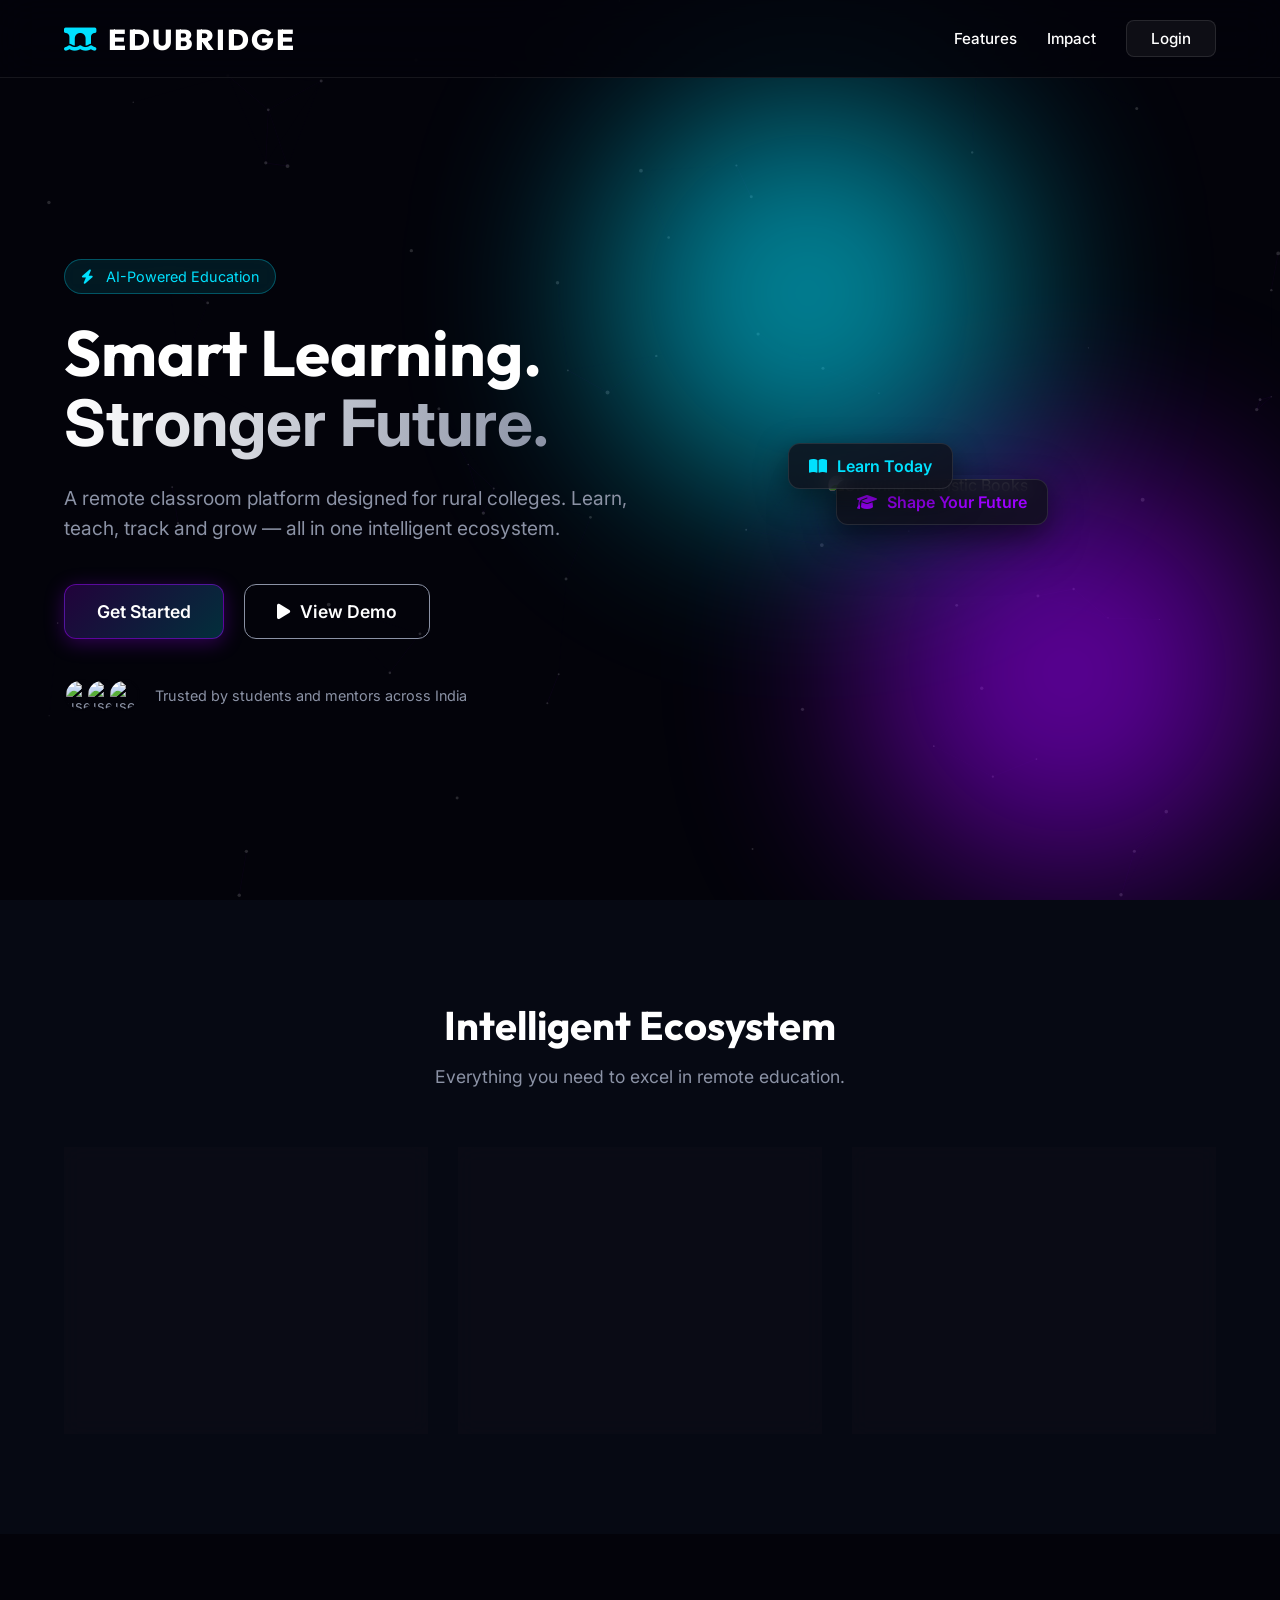
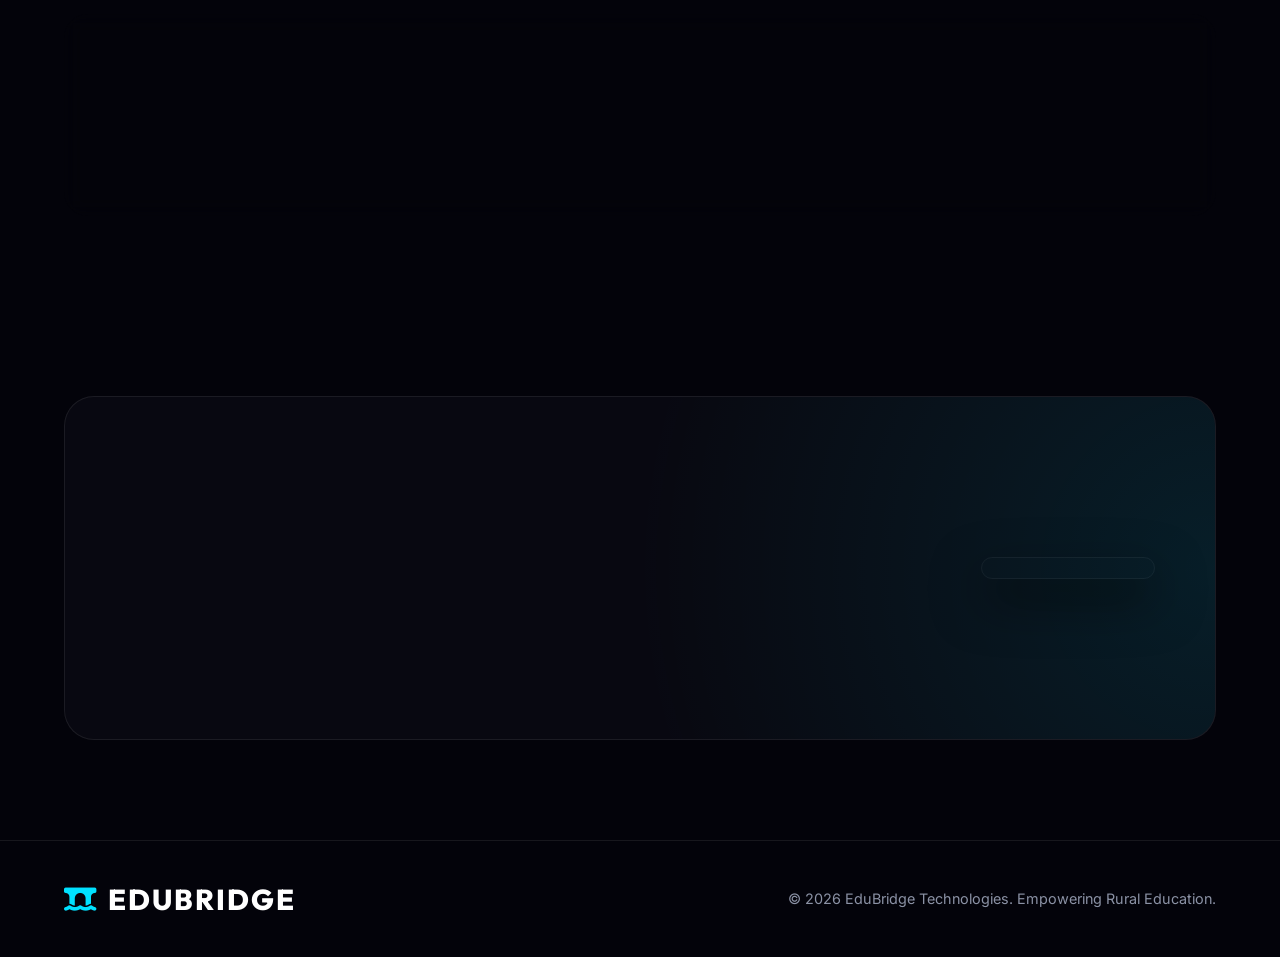
==== assignments.html @ 38ec476e "Add files via upload" ====
<!DOCTYPE html>
<html lang="en">
<head>
    <meta charset="UTF-8">
    <meta name="viewport" content="width=device-width, initial-scale=1.0">
    <title>EduBridge - Assignments</title>
    <link rel="stylesheet" href="dashboard.css">
    <link href="https://fonts.googleapis.com/css2?family=Inter:wght@300;400;500;600;700&family=Outfit:wght@400;600;800&display=swap" rel="stylesheet">
    <link rel="stylesheet" href="https://cdnjs.cloudflare.com/ajax/libs/font-awesome/6.4.0/css/all.min.css">
</head>
<body>
    <div class="dashboard-layout">
        <!-- Sidebar -->
        <aside class="sidebar">
            <div class="logo">
                <span class="logo-icon"><i class="fa-solid fa-bridge-water"></i></span>
                EDUBRIDGE
            </div>
            <nav class="sidebar-nav">
                <a href="dashboard.html"><i class="fa-solid fa-house"></i> Dashboard</a>
                <a href="assignments.html" class="active"><i class="fa-solid fa-book-open"></i> Assignments</a>
                <a href="#"><i class="fa-solid fa-note-sticky"></i> Notes</a>
                <a href="#"><i class="fa-solid fa-chart-pie"></i> Study Analytics</a>
                <a href="#"><i class="fa-solid fa-bullseye"></i> Goals</a>
                <a href="#" class="ai-link"><i class="fa-solid fa-robot"></i> AI Assistant <span class="badge-new">NEW</span></a>
                <a href="#"><i class="fa-solid fa-bell"></i> Notifications</a>
            </nav>
            <div class="sidebar-bottom">
                <a href="#"><i class="fa-solid fa-gear"></i> Settings</a>
                <a href="#" id="logoutBtn"><i class="fa-solid fa-arrow-right-from-bracket"></i> Logout</a>
            </div>
        </aside>

        <!-- Main Content -->
        <main class="main-content">
            <!-- Top Navbar -->
            <header class="topbar">
                <div class="page-title">
                    <h2 class="gradient-text"><i class="fa-solid fa-book-open" style="margin-right: 10px; color: var(--primary-blue);"></i> Assignments</h2>
                </div>
                <div class="search-bar">
                    <i class="fa-solid fa-magnifying-glass"></i>
                    <input type="text" id="assignmentSearch" placeholder="Search assignments...">
                </div>
                <div class="topbar-right">
                    <div class="filter-dropdown">
                        <select id="assignmentFilter" class="glass-select">
                            <option value="all">All Assignments</option>
                            <option value="pending">Pending</option>
                            <option value="submitted">Submitted</option>
                            <option value="overdue">Overdue</option>
                        </select>
                    </div>
                    <button class="icon-btn"><i class="fa-solid fa-bell"></i></button>
                    <div class="user-profile">
                        <img src="https://ui-avatars.com/api/?name=Student&background=random" alt="Avatar" id="userAvatar">
                    </div>
                </div>
            </header>

            <div class="dashboard-scrollable" id="assignmentsContainer">
                
                <!-- LIST VIEW -->
                <div id="assignmentsListView" class="assignments-view active">
                    
                    <!-- Empty State Alert (Hidden by default) -->
                    <div id="emptyStateAssignments" class="assignments-empty-state glass-panel" style="display: none;">
                        <img src="assets/assignment_empty_state.png" alt="No Assignments" class="empty-state-img">
                        <h3>Your assignments will appear here.</h3>
                        <p>Enjoy your free time, or explore the study resources.</p>
                    </div>

                    <!-- Assignments Grid -->
                    <div class="assignments-grid" id="assignmentsGrid">
                        <!-- Dynamic Cards will be rendered here -->
                    </div>
                </div>

                <!-- DETAILS VIEW (Hidden by default) -->
                <div id="assignmentDetailsView" class="assignments-view" style="display: none;">
                    
                    <div class="details-top-nav">
                        <button class="btn-small outline" id="backToAssignmentsBtn"><i class="fa-solid fa-arrow-left"></i> Back to List</button>
                        <div class="details-status-badge" id="detailStatusBadge">Pending</div>
                    </div>

                    <div class="details-main-content glass-panel">
                        <div class="details-header">
                            <div class="details-title-area">
                                <span class="subject-tag" id="detailSubject">Subject</span>
                                <h1 id="detailTitle">Assignment Title</h1>
                                <div class="mentor-info">
                                    <i class="fa-solid fa-chalkboard-user"></i> Assigned by <span id="detailMentor">Professor</span>
                                </div>
                            </div>
                            <div class="deadline-timer-box" id="deadlineBox">
                                <div class="timer-icon"><i class="fa-regular fa-clock"></i></div>
                                <div class="timer-info">
                                    <span class="timer-label">Due Date</span>
                                    <h3 class="timer-value" id="detailDueDate">Date</h3>
                                    <span class="time-remaining glow-text" id="detailTimeRemaining">Time left</span>
                                </div>
                            </div>
                        </div>

                        <div class="details-body">
                            <div class="description-section">
                                <h3><i class="fa-solid fa-align-left"></i> Description & Instructions</h3>
                                <div class="description-content" id="detailDescription">
                                    <!-- Dynamic Description -->
                                </div>

                                <h3 class="mt-4"><i class="fa-solid fa-paperclip"></i> Attached Resources</h3>
                                <div class="resource-list" id="detailResources">
                                    <!-- Dynamic Resources -->
                                </div>
                            </div>

                            <div class="submission-section">
                                <h3><i class="fa-solid fa-cloud-arrow-up"></i> Submission</h3>
                                
                                <div class="submission-panel" id="submissionPanel">
                                    <div class="upload-zone interactive" id="uploadZone">
                                        <i class="fa-solid fa-file-arrow-up"></i>
                                        <p>Drag & Drop your assignment here</p>
                                        <span class="upload-hint">or click to browse (PDF, DOCX, ZIP)</span>
                                        <input type="file" id="fileInput" hidden>
                                    </div>
                                    
                                    <div class="file-preview glass-panel" id="filePreview" style="display: none;">
                                        <div class="file-info">
                                            <i class="fa-solid fa-file-pdf pdf-icon"></i>
                                            <span class="file-name" id="previewFileName">assignment_v1.pdf</span>
                                        </div>
                                        <button class="remove-file-btn" id="removeFileBtn"><i class="fa-solid fa-xmark"></i></button>
                                    </div>

                                    <button class="glow-btn submit-assignment-btn w-100" id="submitAssignmentBtn" disabled>
                                        <span><i class="fa-solid fa-paper-plane"></i> Submit Assignment</span>
                                        <div class="btn-glow"></div>
                                    </button>
                                </div>

                                <div class="submission-success-panel" id="submissionSuccessPanel" style="display: none;">
                                    <div class="success-animation">
                                        <i class="fa-solid fa-circle-check"></i>
                                    </div>
                                    <h4>Successfully Submitted!</h4>
                                    <p>Timestamp: <span id="submissionTimestamp">--</span></p>
                                    <button class="btn-small outline mt-3" id="undoSubmissionBtn">Undo Submission</button>
                                </div>
                            </div>
                        </div>
                    </div>
                </div>

            </div>
        </main>
    </div>

    <script src="assignments.js"></script>
</body>
</html>
---- dashboard.css ----
:root {
    --bg-color: #03030a;
    --sidebar-bg: #060913;
    --primary-blue: #00e1ff;
    --primary-purple: #9d00ff;
    --text-main: #ffffff;
    --text-muted: #8b92a5;
    --glass-bg: rgba(15, 15, 25, 0.6);
    --glass-border: rgba(255, 255, 255, 0.08);
    --danger: #ff3366;
    --success: #00ff88;
    --warning: #ffaa00;
}

* {
    margin: 0;
    padding: 0;
    box-sizing: border-box;
    font-family: 'Inter', sans-serif;
}

body {
    background-color: var(--bg-color);
    color: var(--text-main);
    overflow: hidden;
}

/* Glass Panel Utility */
.glass-panel {
    background: var(--glass-bg);
    border: 1px solid var(--glass-border);
    backdrop-filter: blur(20px);
    border-radius: 20px;
    box-shadow: 0 10px 30px rgba(0, 0, 0, 0.5);
}

.dashboard-layout {
    display: flex;
    height: 100vh;
}

/* Sidebar */
.sidebar {
    width: 260px;
    background: var(--sidebar-bg);
    border-right: 1px solid var(--glass-border);
    display: flex;
    flex-direction: column;
    padding: 24px;
    z-index: 10;
}

.logo {
    font-family: 'Outfit', sans-serif;
    font-size: 1.5rem;
    font-weight: 800;
    letter-spacing: 2px;
    display: flex;
    align-items: center;
    gap: 10px;
    margin-bottom: 40px;
}

.logo-icon { color: var(--primary-blue); }

.sidebar-nav {
    display: flex;
    flex-direction: column;
    gap: 10px;
    flex: 1;
}

.sidebar-nav a, .sidebar-bottom a {
    display: flex;
    align-items: center;
    gap: 15px;
    color: var(--text-muted);
    text-decoration: none;
    padding: 12px 16px;
    border-radius: 12px;
    font-weight: 500;
    transition: all 0.3s ease;
}

.sidebar-nav a:hover, .sidebar-bottom a:hover {
    background: rgba(255, 255, 255, 0.05);
    color: var(--text-main);
}

.sidebar-nav a.active {
    background: linear-gradient(90deg, rgba(157, 0, 255, 0.15), rgba(0, 225, 255, 0.15));
    border-left: 3px solid var(--primary-purple);
    color: var(--text-main);
}

.sidebar-nav a i {
    font-size: 1.1rem;
    width: 20px;
    text-align: center;
}

.sidebar-nav a.active i {
    color: var(--primary-purple);
    text-shadow: 0 0 10px rgba(157, 0, 255, 0.5);
}

.ai-link {
    background: rgba(157, 0, 255, 0.05);
    border: 1px solid rgba(157, 0, 255, 0.1);
}

.ai-link i { color: var(--primary-purple); }

.badge-new {
    background: var(--primary-purple);
    color: white;
    font-size: 0.6rem;
    padding: 2px 6px;
    border-radius: 10px;
    font-weight: 700;
    margin-left: auto;
}

.sidebar-bottom {
    margin-top: auto;
    padding-top: 20px;
    border-top: 1px solid rgba(255, 255, 255, 0.05);
    display: flex;
    flex-direction: column;
    gap: 10px;
}

/* Main Content */
.main-content {
    flex: 1;
    display: flex;
    flex-direction: column;
    overflow: hidden;
    position: relative;
}

.main-content::before {
    content: '';
    position: absolute;
    top: -20%;
    right: -10%;
    width: 600px;
    height: 600px;
    background: radial-gradient(circle, rgba(157, 0, 255, 0.1), transparent 70%);
    border-radius: 50%;
    filter: blur(60px);
    z-index: -1;
    pointer-events: none;
}

/* Topbar */
.topbar {
    display: flex;
    justify-content: space-between;
    align-items: center;
    padding: 20px 40px;
    border-bottom: 1px solid var(--glass-border);
    background: rgba(6, 9, 19, 0.8);
    backdrop-filter: blur(10px);
    z-index: 5;
}

.search-bar {
    display: flex;
    align-items: center;
    background: rgba(255, 255, 255, 0.05);
    border: 1px solid rgba(255, 255, 255, 0.1);
    border-radius: 12px;
    padding: 10px 16px;
    width: 400px;
}

.search-bar i {
    color: var(--text-muted);
    margin-right: 10px;
}

.search-bar input {
    background: transparent;
    border: none;
    color: var(--text-main);
    width: 100%;
    outline: none;
    font-size: 0.95rem;
}

.topbar-right {
    display: flex;
    align-items: center;
    gap: 20px;
}

.streak-indicator {
    display: flex;
    align-items: center;
    gap: 8px;
    background: rgba(255, 170, 0, 0.1);
    border: 1px solid rgba(255, 170, 0, 0.3);
    padding: 8px 16px;
    border-radius: 20px;
    font-size: 0.9rem;
    font-weight: 600;
}

.streak-icon { color: var(--warning); }

.icon-btn {
    background: transparent;
    border: 1px solid rgba(255, 255, 255, 0.1);
    color: var(--text-muted);
    width: 40px;
    height: 40px;
    border-radius: 50%;
    cursor: pointer;
    transition: all 0.3s ease;
}

.icon-btn:hover {
    background: rgba(255, 255, 255, 0.1);
    color: var(--text-main);
}

.user-profile {
    display: flex;
    align-items: center;
    gap: 12px;
    cursor: pointer;
}

.user-profile img {
    width: 40px;
    height: 40px;
    border-radius: 50%;
    border: 2px solid var(--primary-purple);
}

.user-profile span {
    font-weight: 600;
    font-size: 0.95rem;
}

/* Dashboard Scrollable Area */
.dashboard-scrollable {
    flex: 1;
    overflow-y: auto;
    padding: 40px;
    display: flex;
    flex-direction: column;
    gap: 30px;
}

.dashboard-scrollable::-webkit-scrollbar {
    width: 8px;
}

.dashboard-scrollable::-webkit-scrollbar-thumb {
    background: rgba(255, 255, 255, 0.1);
    border-radius: 4px;
}

/* Welcome Banner */
.welcome-banner {
    display: flex;
    justify-content: space-between;
    align-items: center;
    padding: 40px;
    background: linear-gradient(135deg, rgba(20, 20, 35, 0.8), rgba(10, 10, 20, 0.8));
    border-left: 4px solid var(--primary-blue);
    position: relative;
    overflow: hidden;
}

.banner-content h1 {
    font-size: 2.2rem;
    margin-bottom: 10px;
    font-family: 'Outfit', sans-serif;
}

.banner-content p {
    color: var(--text-muted);
    font-size: 1.1rem;
}

.banner-illustration {
    font-size: 6rem;
    color: rgba(255, 255, 255, 0.05);
    position: absolute;
    right: 40px;
    transform: rotate(15deg);
}

/* Empty State Alert */
.empty-state-alert {
    display: flex;
    align-items: center;
    gap: 20px;
    padding: 20px 30px;
    background: rgba(157, 0, 255, 0.1);
    border-radius: 16px;
    border: 1px solid rgba(157, 0, 255, 0.3);
}

.alert-icon {
    font-size: 2rem;
    color: var(--primary-purple);
}

.alert-text h3 {
    margin-bottom: 4px;
    font-size: 1.2rem;
}

.alert-text p {
    color: var(--text-muted);
    font-size: 0.95rem;
}

/* Stats Grid */
.stats-grid {
    display: grid;
    grid-template-columns: repeat(4, 1fr);
    gap: 20px;
}

.stat-card {
    padding: 25px;
    display: flex;
    flex-direction: column;
    justify-content: space-between;
}

.stat-header {
    display: flex;
    justify-content: space-between;
    align-items: flex-start;
    margin-bottom: 20px;
}

.stat-icon {
    width: 48px;
    height: 48px;
    border-radius: 12px;
    display: flex;
    align-items: center;
    justify-content: center;
    font-size: 1.4rem;
}

.stat-icon.purple { background: rgba(157, 0, 255, 0.1); color: var(--primary-purple); }
.stat-icon.orange { background: rgba(255, 170, 0, 0.1); color: var(--warning); }
.stat-icon.blue { background: rgba(0, 225, 255, 0.1); color: var(--primary-blue); }

.trend {
    font-size: 0.8rem;
    font-weight: 600;
    padding: 4px 8px;
    border-radius: 8px;
}

.trend.positive { background: rgba(0, 255, 136, 0.1); color: var(--success); }

.stat-info h2 {
    font-size: 2.5rem;
    font-family: 'Outfit', sans-serif;
    margin-bottom: 5px;
}

.stat-info p {
    color: var(--text-muted);
    font-size: 0.9rem;
    font-weight: 500;
}

/* Score Card specific */
.score-card {
    align-items: center;
    text-align: center;
}

.score-card h3 {
    font-size: 1rem;
    color: var(--text-muted);
    margin-bottom: 15px;
}

.progress-ring-container {
    position: relative;
    width: 120px;
    height: 120px;
}

.progress-ring__circle {
    transition: stroke-dashoffset 1s ease-in-out;
    transform: rotate(-90deg);
    transform-origin: 50% 50%;
}

.score-value {
    position: absolute;
    top: 50%;
    left: 50%;
    transform: translate(-50%, -50%);
    font-size: 1.5rem;
    font-weight: 700;
    font-family: 'Outfit', sans-serif;
}

/* Main Grid */
.main-grid {
    display: grid;
    grid-template-columns: 2fr 1fr;
    gap: 30px;
}

.section-header {
    display: flex;
    justify-content: space-between;
    align-items: center;
    margin-bottom: 20px;
}

.section-header h3 {
    font-size: 1.2rem;
    font-weight: 600;
}

.btn-small {
    padding: 6px 14px;
    border-radius: 8px;
    font-size: 0.85rem;
    font-weight: 600;
    cursor: pointer;
    border: none;
    transition: all 0.3s ease;
}

.btn-small.outline {
    background: transparent;
    border: 1px solid rgba(255, 255, 255, 0.1);
    color: var(--text-muted);
}

.btn-small.outline:hover {
    border-color: var(--text-main);
    color: var(--text-main);
}

.btn-small.glow {
    background: var(--primary-purple);
    color: white;
    box-shadow: 0 0 15px rgba(157, 0, 255, 0.4);
}

.btn-small.glow:hover {
    box-shadow: 0 0 25px rgba(157, 0, 255, 0.6);
}

/* Chart Container */
.chart-container {
    padding: 30px;
}

.chart-wrapper {
    height: 300px;
    width: 100%;
}

/* Task Container */
.tasks-container {
    padding: 30px;
    display: flex;
    flex-direction: column;
}

.add-task-form {
    display: flex;
    gap: 10px;
    margin-bottom: 20px;
}

.add-task-form input {
    flex: 1;
    background: rgba(0, 0, 0, 0.3);
    border: 1px solid rgba(255, 255, 255, 0.1);
    padding: 12px 15px;
    border-radius: 10px;
    color: white;
    outline: none;
    transition: border-color 0.3s ease;
}

.add-task-form input:focus {
    border-color: var(--primary-purple);
}

.task-list {
    display: flex;
    flex-direction: column;
    gap: 12px;
    overflow-y: auto;
    max-height: 250px;
    padding-right: 5px;
}

.task-list::-webkit-scrollbar { width: 4px; }
.task-list::-webkit-scrollbar-thumb { background: rgba(255,255,255,0.1); border-radius: 4px; }

.task-item {
    display: flex;
    align-items: center;
    gap: 15px;
    padding: 15px;
    background: rgba(255, 255, 255, 0.03);
    border: 1px solid rgba(255, 255, 255, 0.05);
    border-radius: 12px;
    transition: all 0.2s ease;
}

.task-item:hover {
    background: rgba(255, 255, 255, 0.05);
}

.task-item.completed {
    opacity: 0.6;
}

.task-item.completed span {
    text-decoration: line-through;
    color: var(--text-muted);
}

.task-checkbox {
    width: 20px;
    height: 20px;
    border-radius: 6px;
    border: 2px solid var(--text-muted);
    cursor: pointer;
    display: flex;
    align-items: center;
    justify-content: center;
    transition: all 0.2s ease;
}

.task-checkbox i {
    font-size: 0.7rem;
    color: transparent;
    transition: color 0.2s ease;
}

.task-item.completed .task-checkbox {
    background: var(--primary-purple);
    border-color: var(--primary-purple);
}

.task-item.completed .task-checkbox i {
    color: white;
}

.task-title {
    flex: 1;
    font-size: 0.95rem;
}

.task-delete {
    color: var(--text-muted);
    cursor: pointer;
    background: none;
    border: none;
    font-size: 1rem;
    transition: color 0.2s ease;
}

.task-delete:hover {
    color: var(--danger);
}

/* ---- MENTOR DASHBOARD SPECIFIC STYLES ---- */
.mentor-layout .sidebar-nav a.active {
    background: linear-gradient(90deg, rgba(157, 0, 255, 0.15), rgba(255, 51, 102, 0.15));
}

.mentor-banner {
    border-left: 4px solid var(--primary-purple);
}

.active-students-badge {
    background: rgba(0, 225, 255, 0.1);
    border: 1px solid rgba(0, 225, 255, 0.3);
}

.active-students-badge .streak-icon { color: var(--primary-blue); }

.split-grid {
    grid-template-columns: 1fr 2fr;
}

/* Progress Ring Small */
.small-ring {
    width: 100px;
    height: 100px;
    margin: 0 auto;
}
.small-val {
    font-size: 1.2rem;
}

/* AI Insights Panel */
.ai-insights-panel .section-header h3 i {
    color: var(--primary-purple);
    margin-right: 8px;
}

.insights-list {
    display: flex;
    flex-direction: column;
    gap: 15px;
}

.insight-item {
    background: rgba(255, 255, 255, 0.03);
    border-left: 3px solid var(--primary-blue);
    padding: 15px;
    border-radius: 8px;
    font-size: 0.9rem;
    color: var(--text-muted);
}
.insight-item.warning { border-left-color: var(--danger); }
.insight-item.positive { border-left-color: var(--success); }

/* Mentor Table */
.table-wrapper {
    overflow-x: auto;
}

.mentor-table {
    width: 100%;
    border-collapse: collapse;
    margin-top: 10px;
}

.mentor-table th, .mentor-table td {
    padding: 15px;
    text-align: left;
    border-bottom: 1px solid rgba(255, 255, 255, 0.05);
}

.mentor-table th {
    color: var(--text-muted);
    font-size: 0.85rem;
    font-weight: 600;
    text-transform: uppercase;
}

.mentor-table tbody tr {
    transition: background 0.2s ease;
}

.mentor-table tbody tr:hover {
    background: rgba(255, 255, 255, 0.03);
}

.student-name-cell {
    display: flex;
    align-items: center;
    gap: 10px;
    font-weight: 600;
}

.student-name-cell img {
    width: 32px;
    height: 32px;
    border-radius: 50%;
}

.status-badge {
    padding: 4px 10px;
    border-radius: 20px;
    font-size: 0.75rem;
    font-weight: 700;
    text-transform: uppercase;
    display: inline-flex;
    align-items: center;
    gap: 5px;
}

.status-badge::before {
    content: '';
    width: 6px;
    height: 6px;
    border-radius: 50%;
}

.status-green { background: rgba(0, 255, 136, 0.1); color: var(--success); border: 1px solid rgba(0, 255, 136, 0.2); }
.status-green::before { background: var(--success); box-shadow: 0 0 8px var(--success); }

.status-yellow { background: rgba(255, 170, 0, 0.1); color: var(--warning); border: 1px solid rgba(255, 170, 0, 0.2); }
.status-yellow::before { background: var(--warning); box-shadow: 0 0 8px var(--warning); }

.status-red { background: rgba(255, 51, 102, 0.1); color: var(--danger); border: 1px solid rgba(255, 51, 102, 0.2); }
.status-red::before { background: var(--danger); box-shadow: 0 0 8px var(--danger); }

/* Assignment / Resource Panel */
.upload-zone {
    border: 2px dashed rgba(255, 255, 255, 0.1);
    border-radius: 12px;
    padding: 30px;
    text-align: center;
    color: var(--text-muted);
    margin-bottom: 20px;
    transition: all 0.3s ease;
    cursor: pointer;
}

.upload-zone:hover {
    border-color: var(--primary-purple);
    background: rgba(157, 0, 255, 0.05);
    color: var(--text-main);
}

.upload-zone i {
    font-size: 2rem;
    color: var(--primary-purple);
    margin-bottom: 10px;
}

.upload-zone span {
    color: var(--primary-blue);
    font-weight: 600;
}

.resource-list {
    display: flex;
    flex-direction: column;
    gap: 12px;
}

.resource-item {
    display: flex;
    align-items: center;
    gap: 15px;
    background: rgba(0, 0, 0, 0.3);
    padding: 15px;
    border-radius: 12px;
    border: 1px solid rgba(255, 255, 255, 0.05);
}

.res-icon {
    font-size: 1.5rem;
    color: var(--primary-blue);
}

.res-info {
    flex: 1;
}

.res-info h4 {
    font-size: 0.95rem;
    margin-bottom: 4px;
}

.res-info p {
    font-size: 0.8rem;
    color: var(--text-muted);
}

/* ---- STUDENT DASHBOARD REFACTOR STYLES ---- */
.student-stats {
    grid-template-columns: repeat(3, 1fr);
}

.split-grid-student {
    grid-template-columns: 1fr 1fr;
}

.subject-progress-container {
    padding: 30px;
    display: flex;
    flex-direction: column;
}

.subjects-list {
    display: flex;
    flex-direction: column;
    gap: 20px;
    margin-top: 10px;
}

.subject-item {
    display: flex;
    flex-direction: column;
    gap: 8px;
}

.subject-header {
    display: flex;
    justify-content: space-between;
    font-size: 0.95rem;
    font-weight: 600;
}

.progress-bar-bg {
    width: 100%;
    height: 8px;
    background: rgba(255, 255, 255, 0.05);
    border-radius: 4px;
    overflow: hidden;
}

.progress-bar-fg {
    height: 100%;
    border-radius: 4px;
    transition: width 1s ease-in-out;
}

.ai-assistant-widget {
    padding: 30px;
    display: flex;
    flex-direction: column;
}

.ai-chat-box {
    flex: 1;
    background: rgba(0, 0, 0, 0.2);
    border: 1px solid rgba(255, 255, 255, 0.05);
    border-radius: 12px;
    padding: 20px;
    display: flex;
    flex-direction: column;
    gap: 15px;
    overflow-y: auto;
    margin-bottom: 20px;
    max-height: 250px;
}

.ai-chat-box::-webkit-scrollbar { width: 4px; }
.ai-chat-box::-webkit-scrollbar-thumb { background: rgba(255,255,255,0.1); border-radius: 4px; }

.ai-message {
    display: flex;
    gap: 15px;
    animation: fadeIn 0.5s ease;
}

@keyframes fadeIn {
    from { opacity: 0; transform: translateY(10px); }
    to { opacity: 1; transform: translateY(0); }
}

.ai-message img {
    width: 36px;
    height: 36px;
    border-radius: 50%;
}

.msg-content {
    background: rgba(157, 0, 255, 0.1);
    border: 1px solid rgba(157, 0, 255, 0.2);
    padding: 12px 16px;
    border-radius: 0 12px 12px 12px;
    font-size: 0.95rem;
    line-height: 1.5;
    color: var(--text-main);
}

.ai-input-area {
    display: flex;
    gap: 10px;
}

.ai-input-area input {
    flex: 1;
    background: rgba(0, 0, 0, 0.3);
    border: 1px solid rgba(255, 255, 255, 0.1);
    padding: 12px 15px;
    border-radius: 10px;
    color: white;
    outline: none;
    transition: border-color 0.3s ease;
}

.ai-input-area input:focus {
    border-color: var(--primary-blue);
}

/* ---- ASSIGNMENTS SECTION STYLES ---- */
.assignments-view {
    display: none;
    animation: fadeIn 0.4s ease;
}

.assignments-view.active {
    display: block;
}

/* Page Title & Topbar Adjustments */
.page-title h2 {
    font-size: 1.5rem;
    font-weight: 700;
    margin: 0;
}

.filter-dropdown .glass-select {
    background: rgba(255, 255, 255, 0.05);
    border: 1px solid rgba(255, 255, 255, 0.1);
    color: var(--text-main);
    padding: 10px 16px;
    border-radius: 12px;
    outline: none;
    cursor: pointer;
    font-size: 0.95rem;
    appearance: none;
    -webkit-appearance: none;
}

.filter-dropdown .glass-select option {
    background: var(--bg-color);
    color: var(--text-main);
}

/* Empty State */
.assignments-empty-state {
    display: flex;
    flex-direction: column;
    align-items: center;
    justify-content: center;
    padding: 60px 20px;
    text-align: center;
    margin-top: 40px;
}

.empty-state-img {
    width: 250px;
    height: auto;
    margin-bottom: 30px;
    animation: float 6s ease-in-out infinite;
}

.assignments-empty-state h3 {
    font-size: 1.5rem;
    margin-bottom: 10px;
}

.assignments-empty-state p {
    color: var(--text-muted);
}

/* Grid */
.assignments-grid {
    display: grid;
    grid-template-columns: repeat(auto-fill, minmax(320px, 1fr));
    gap: 30px;
    padding: 10px 0;
}

/* Assignment Card */
.assignment-card {
    padding: 24px;
    display: flex;
    flex-direction: column;
    gap: 16px;
    cursor: pointer;
    transition: all 0.3s ease;
    position: relative;
    overflow: hidden;
}

.assignment-card::before {
    content: '';
    position: absolute;
    top: 0;
    left: 0;
    width: 4px;
    height: 100%;
    background: var(--primary-purple);
    opacity: 0.5;
    transition: all 0.3s ease;
}

.assignment-card:hover {
    transform: translateY(-8px);
    border-color: rgba(157, 0, 255, 0.4);
    box-shadow: 0 15px 40px rgba(0, 0, 0, 0.6), 0 0 20px rgba(157, 0, 255, 0.15);
}

.assignment-card:hover::before {
    opacity: 1;
    box-shadow: 0 0 10px var(--primary-purple);
}

.overdue-glow::before {
    background: var(--danger);
}
.overdue-glow:hover {
    border-color: rgba(255, 51, 102, 0.4);
    box-shadow: 0 15px 40px rgba(0, 0, 0, 0.6), 0 0 20px rgba(255, 51, 102, 0.15);
}
.overdue-glow:hover::before {
    box-shadow: 0 0 10px var(--danger);
}

.card-header {
    display: flex;
    justify-content: space-between;
    align-items: center;
}

.subject-tag {
    font-size: 0.75rem;
    font-weight: 700;
    text-transform: uppercase;
    letter-spacing: 1px;
    color: var(--primary-blue);
    background: rgba(0, 225, 255, 0.1);
    padding: 4px 10px;
    border-radius: 12px;
}

.card-body h3 {
    font-size: 1.25rem;
    margin-bottom: 8px;
    line-height: 1.4;
}

.mentor-name {
    color: var(--text-muted);
    font-size: 0.9rem;
    margin-bottom: 16px;
    display: flex;
    align-items: center;
    gap: 8px;
}

.date-info {
    display: flex;
    flex-direction: column;
    gap: 6px;
    font-size: 0.85rem;
    color: var(--text-muted);
    background: rgba(0, 0, 0, 0.2);
    padding: 12px;
    border-radius: 8px;
}

.date-row {
    display: flex;
    justify-content: space-between;
}

.text-danger { color: var(--danger); }

.card-footer {
    display: flex;
    justify-content: space-between;
    align-items: center;
    margin-top: auto;
    padding-top: 16px;
    border-top: 1px solid rgba(255, 255, 255, 0.05);
}

.time-left {
    font-size: 0.9rem;
    font-weight: 600;
    display: flex;
    align-items: center;
    gap: 6px;
}

.glow-text {
    color: var(--primary-blue);
    text-shadow: 0 0 10px rgba(0, 225, 255, 0.4);
}

.res-icon-small {
    color: var(--text-muted);
    font-size: 1.1rem;
}

/* ---- DETAILS VIEW STYLES ---- */
.details-top-nav {
    display: flex;
    justify-content: space-between;
    align-items: center;
    margin-bottom: 24px;
}

.details-status-badge {
    padding: 8px 20px;
    border-radius: 20px;
    font-weight: 700;
    font-size: 0.9rem;
    text-transform: uppercase;
    letter-spacing: 1px;
}

.details-main-content {
    padding: 40px;
}

.details-header {
    display: flex;
    justify-content: space-between;
    align-items: flex-start;
    border-bottom: 1px solid rgba(255, 255, 255, 0.05);
    padding-bottom: 30px;
    margin-bottom: 30px;
}

.details-title-area h1 {
    font-size: 2.2rem;
    margin: 15px 0;
}

.mentor-info {
    color: var(--text-muted);
    display: flex;
    align-items: center;
    gap: 8px;
    font-size: 1rem;
}

.deadline-timer-box {
    display: flex;
    align-items: center;
    gap: 15px;
    background: rgba(0, 225, 255, 0.05);
    border: 1px solid rgba(0, 225, 255, 0.2);
    padding: 15px 25px;
    border-radius: 16px;
}

.deadline-timer-box.overdue {
    background: rgba(255, 51, 102, 0.05);
    border-color: rgba(255, 51, 102, 0.2);
}

.timer-icon {
    font-size: 2rem;
    color: var(--primary-blue);
}
.deadline-timer-box.overdue .timer-icon { color: var(--danger); }

.timer-info {
    display: flex;
    flex-direction: column;
}

.timer-label { font-size: 0.8rem; color: var(--text-muted); text-transform: uppercase; }
.timer-value { font-size: 1.1rem; margin: 4px 0; }
.time-remaining { font-size: 0.9rem; font-weight: 600; }

.details-body {
    display: grid;
    grid-template-columns: 2fr 1fr;
    gap: 40px;
}

.description-section h3, .submission-section h3 {
    font-size: 1.2rem;
    margin-bottom: 20px;
    display: flex;
    align-items: center;
    gap: 10px;
}
.description-section h3 i, .submission-section h3 i { color: var(--primary-purple); }
.mt-4 { margin-top: 30px; }

.description-content {
    color: var(--text-muted);
    line-height: 1.8;
    font-size: 1.05rem;
    background: rgba(0, 0, 0, 0.2);
    padding: 24px;
    border-radius: 12px;
}

.resource-list {
    display: flex;
    flex-direction: column;
    gap: 12px;
}

.submission-section {
    background: rgba(0, 0, 0, 0.2);
    padding: 24px;
    border-radius: 16px;
    border: 1px solid rgba(255, 255, 255, 0.05);
}

.upload-zone.interactive {
    cursor: pointer;
}
.upload-zone.interactive:hover, .upload-zone.dragover {
    border-color: var(--primary-blue);
    background: rgba(0, 225, 255, 0.05);
    transform: scale(1.02);
}

.upload-hint {
    display: block;
    font-size: 0.8rem;
    margin-top: 8px;
    opacity: 0.6;
}

.file-preview {
    display: flex;
    justify-content: space-between;
    align-items: center;
    padding: 15px;
    margin-bottom: 20px;
    background: rgba(255, 255, 255, 0.05);
}

.file-info {
    display: flex;
    align-items: center;
    gap: 12px;
}

.pdf-icon { color: #ff3366; font-size: 1.5rem; }

.remove-file-btn {
    background: transparent;
    border: none;
    color: var(--text-muted);
    cursor: pointer;
    font-size: 1.2rem;
}
.remove-file-btn:hover { color: var(--danger); }

.w-100 { width: 100%; display: flex; justify-content: center; align-items: center; gap: 10px;}

button:disabled {
    opacity: 0.5;
    cursor: not-allowed;
    transform: none !important;
    box-shadow: none !important;
}

.submission-success-panel {
    display: flex;
    flex-direction: column;
    align-items: center;
    text-align: center;
    padding: 20px 0;
}

.success-animation {
    font-size: 4rem;
    color: var(--success);
    margin-bottom: 15px;
    text-shadow: 0 0 20px rgba(0, 255, 136, 0.5);
    animation: scaleIn 0.5s cubic-bezier(0.175, 0.885, 0.32, 1.275);
}

@keyframes scaleIn {
    0% { transform: scale(0); }
    100% { transform: scale(1); }
}

.submission-success-panel h4 { font-size: 1.2rem; margin-bottom: 8px; }
.submission-success-panel p { color: var(--text-muted); font-size: 0.9rem; }
.mt-3 { margin-top: 20px; }
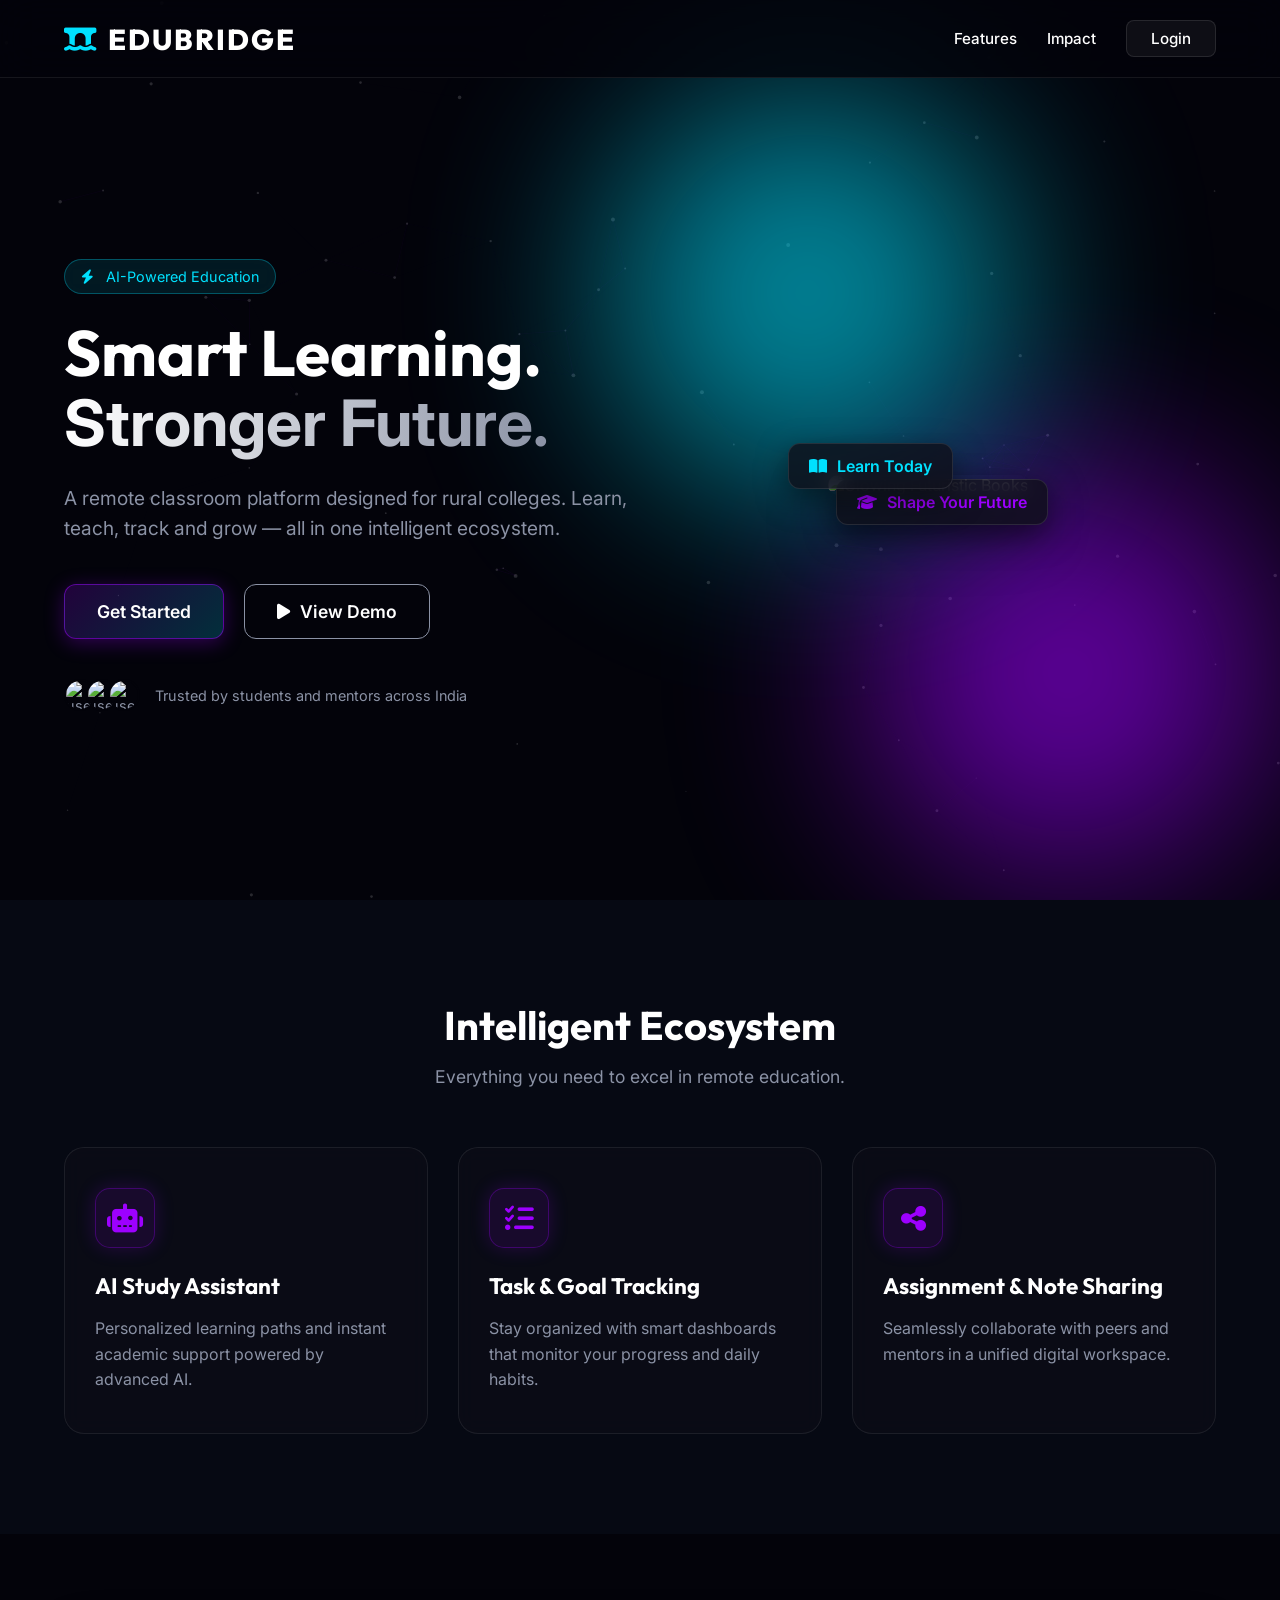
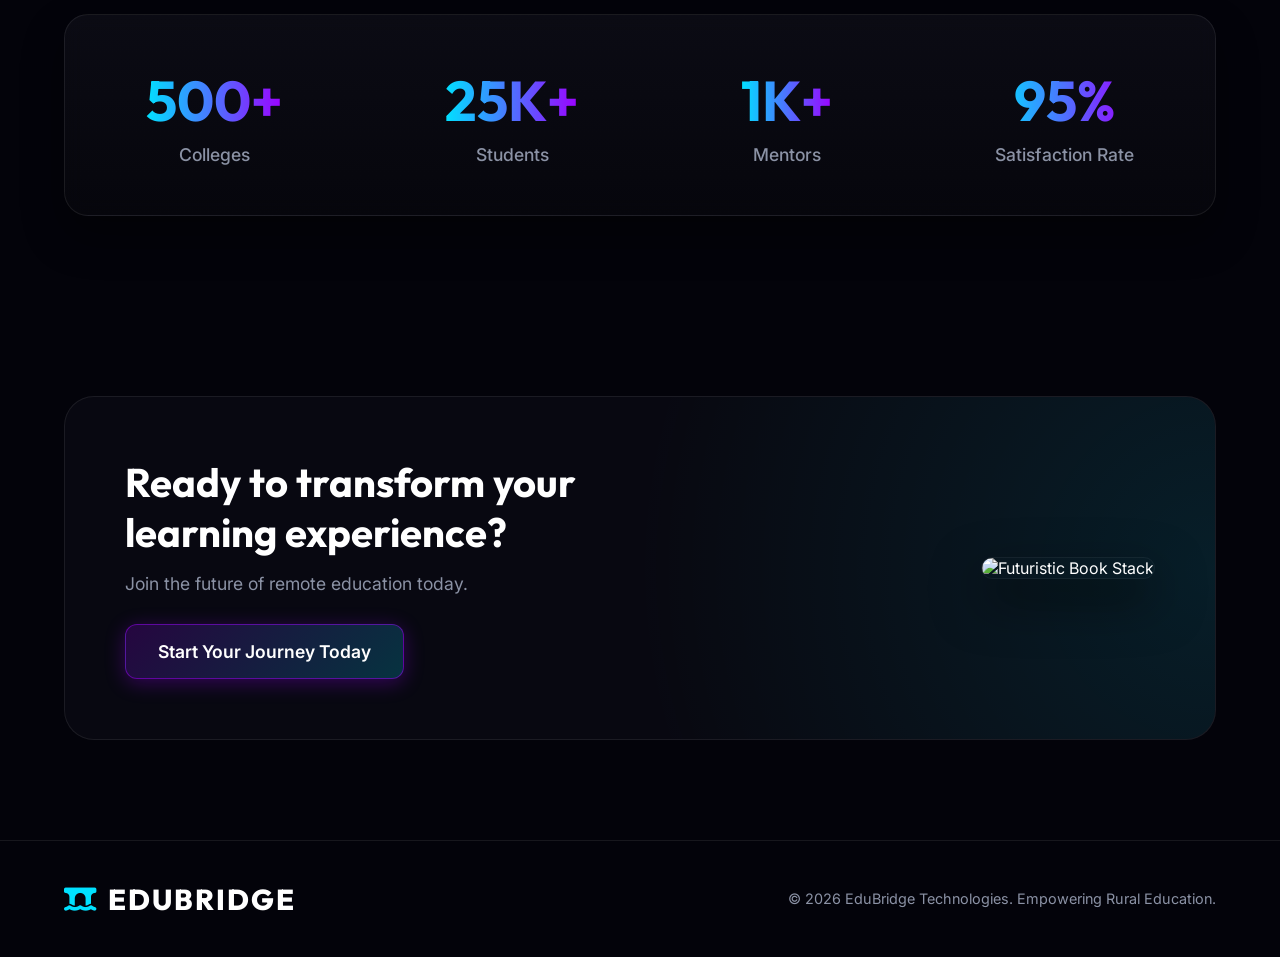
==== commit e34e23fa: "Add files via upload" ====
--- a/assignments.html
+++ b/assignments.html
@@ -19,7 +19,7 @@
             <nav class="sidebar-nav">
                 <a href="dashboard.html"><i class="fa-solid fa-house"></i> Dashboard</a>
                 <a href="assignments.html" class="active"><i class="fa-solid fa-book-open"></i> Assignments</a>
-                <a href="#"><i class="fa-solid fa-note-sticky"></i> Notes</a>
+                <a href="notes.html"><i class="fa-solid fa-note-sticky"></i> Notes</a>
                 <a href="#"><i class="fa-solid fa-chart-pie"></i> Study Analytics</a>
                 <a href="#"><i class="fa-solid fa-bullseye"></i> Goals</a>
                 <a href="#" class="ai-link"><i class="fa-solid fa-robot"></i> AI Assistant <span class="badge-new">NEW</span></a>
--- a/dashboard.css
+++ b/dashboard.css
@@ -1266,3 +1266,244 @@
 .submission-success-panel h4 { font-size: 1.2rem; margin-bottom: 8px; }
 .submission-success-panel p { color: var(--text-muted); font-size: 0.9rem; }
 .mt-3 { margin-top: 20px; }
+
+/* ---- NOTES & RESOURCES REDESIGN ---- */
+.notes-subject-section { margin-bottom: 40px; animation: fadeIn 0.5s ease forwards; opacity: 0; }
+.subject-title { font-size: 1.3rem; font-weight: 600; margin-bottom: 20px; padding-bottom: 10px; border-bottom: 1px solid rgba(255, 255, 255, 0.05); color: var(--text-main); display: flex; align-items: center; gap: 10px; }
+.subject-title i { color: var(--primary-purple); }
+
+.notes-list-container {
+    display: flex;
+    flex-direction: column;
+    gap: 30px;
+}
+
+.note-block {
+    display: flex;
+    flex-direction: column;
+    gap: 15px;
+    animation: fadeIn 0.5s ease forwards;
+    opacity: 0;
+}
+
+.note-card-horizontal {
+    display: flex;
+    justify-content: space-between;
+    align-items: center;
+    padding: 25px;
+    transition: all 0.3s cubic-bezier(0.25, 0.8, 0.25, 1);
+    position: relative;
+    overflow: hidden;
+    border: 1px solid rgba(255, 255, 255, 0.1);
+    background: rgba(15, 15, 20, 0.85);
+    backdrop-filter: blur(15px);
+    border-radius: 16px;
+    z-index: 1;
+}
+
+.note-card-horizontal::before {
+    content: '';
+    position: absolute;
+    top: 0;
+    left: 0;
+    width: 4px;
+    height: 100%;
+    background: linear-gradient(180deg, var(--primary-purple), var(--primary-blue));
+    opacity: 1;
+    box-shadow: 0 0 10px rgba(157, 0, 255, 0.5);
+    transition: all 0.3s ease;
+}
+
+.note-card-horizontal:hover {
+    transform: translateY(-4px);
+    box-shadow: 0 15px 35px rgba(0, 0, 0, 0.6), 0 0 15px rgba(157, 0, 255, 0.2);
+    border-color: rgba(157, 0, 255, 0.3);
+}
+
+.note-card-horizontal:hover::before {
+    opacity: 1;
+}
+
+.note-card-left {
+    display: flex;
+    align-items: center;
+    gap: 20px;
+}
+
+.note-icon-large {
+    font-size: 2.5rem;
+    color: #ff3366;
+    text-shadow: 0 0 15px rgba(255, 51, 102, 0.3);
+}
+
+.note-card-info {
+    display: flex;
+    flex-direction: column;
+    gap: 8px;
+}
+
+.note-meta-badge {
+    align-self: flex-start;
+    font-size: 0.75rem;
+    font-weight: 700;
+    text-transform: uppercase;
+    background: rgba(157, 0, 255, 0.15);
+    color: var(--primary-purple);
+    padding: 4px 12px;
+    border-radius: 12px;
+}
+
+.note-title-horiz {
+    font-size: 1.25rem;
+    font-weight: 600;
+}
+
+.note-details-inline {
+    display: flex;
+    gap: 20px;
+    font-size: 0.85rem;
+    color: var(--text-muted);
+}
+.note-details-inline span {
+    display: flex;
+    align-items: center;
+    gap: 6px;
+}
+
+.note-card-right {
+    display: flex;
+    align-items: center;
+    gap: 15px;
+}
+
+.view-pdf-btn { border-color: rgba(0, 225, 255, 0.3); background: rgba(0, 0, 0, 0.3); color: var(--text-main); }
+.view-pdf-btn:hover { background: rgba(0, 225, 255, 0.1); border-color: var(--primary-blue); box-shadow: 0 0 10px rgba(0, 225, 255, 0.2); color: var(--text-main); }
+
+.download-btn { background: rgba(255, 255, 255, 0.05); }
+.download-btn:hover { background: var(--primary-blue); color: var(--bg-color); }
+
+
+/* AI Tools Bar */
+.note-ai-tools {
+    display: flex;
+    gap: 15px;
+    padding-left: 10px;
+}
+.btn-micro {
+    background: rgba(0, 0, 0, 0.3);
+    border: 1px solid rgba(255, 255, 255, 0.1);
+    color: var(--text-muted);
+    padding: 6px 12px;
+    border-radius: 12px;
+    font-size: 0.8rem;
+    cursor: pointer;
+    transition: all 0.2s ease;
+}
+.btn-micro:hover {
+    color: var(--primary-blue);
+    border-color: rgba(0, 225, 255, 0.3);
+    background: rgba(0, 225, 255, 0.05);
+}
+.btn-micro i { margin-right: 5px; }
+
+/* Inline Doubt Panel */
+.inline-doubt-panel {
+    background: rgba(0, 0, 0, 0.2);
+    border: 1px solid rgba(255, 255, 255, 0.05);
+    border-radius: 12px;
+    padding: 20px;
+    display: flex;
+    flex-direction: column;
+    gap: 15px;
+    margin-top: 5px;
+}
+
+.inline-doubt-header h4 {
+    font-size: 1rem;
+    display: flex;
+    align-items: center;
+    gap: 8px;
+    color: var(--text-main);
+}
+.inline-doubt-header h4 i { color: var(--primary-purple); }
+
+.inline-doubt-history {
+    max-height: 200px;
+    overflow-y: auto;
+    display: flex;
+    flex-direction: column;
+    gap: 10px;
+    padding-right: 10px;
+}
+.inline-doubt-history::-webkit-scrollbar { width: 4px; }
+.inline-doubt-history::-webkit-scrollbar-thumb { background: rgba(255,255,255,0.1); border-radius: 4px; }
+
+.inline-doubt-input {
+    display: flex;
+    flex-direction: column;
+    gap: 10px;
+}
+
+.inline-doubt-input textarea {
+    width: 100%;
+    background: rgba(255, 255, 255, 0.03);
+    border: 1px solid rgba(255, 255, 255, 0.1);
+    color: white;
+    padding: 12px;
+    border-radius: 10px;
+    resize: none;
+    outline: none;
+    font-family: 'Inter', sans-serif;
+    font-size: 0.9rem;
+    transition: border-color 0.3s ease;
+}
+.inline-doubt-input textarea:focus { border-color: var(--primary-purple); }
+
+.inline-doubt-actions {
+    display: flex;
+    justify-content: space-between;
+    align-items: center;
+}
+
+/* Chat Bubbles Re-Added for Inline Use */
+.doubt-msg { display: flex; flex-direction: column; max-width: 85%; }
+.system-msg { align-self: center; max-width: 100%; text-align: center; color: var(--text-muted); font-size: 0.85rem; margin-bottom: 10px; }
+.msg-bubble { padding: 12px 16px; border-radius: 12px; font-size: 0.9rem; line-height: 1.4; position: relative; }
+.student-msg { align-self: flex-end; }
+.student-msg .msg-bubble { background: linear-gradient(135deg, rgba(157, 0, 255, 0.2), rgba(0, 225, 255, 0.1)); border: 1px solid rgba(157, 0, 255, 0.3); border-bottom-right-radius: 2px; color: white; }
+.mentor-msg { align-self: flex-start; }
+.mentor-msg .msg-bubble { background: rgba(255, 255, 255, 0.05); border: 1px solid rgba(255, 255, 255, 0.1); border-bottom-left-radius: 2px; }
+.msg-time { font-size: 0.7rem; color: rgba(255, 255, 255, 0.4); align-self: flex-end; margin-top: 4px; }
+.student-msg .msg-time { align-self: flex-end; }
+.mentor-msg .msg-time { align-self: flex-start; }
+
+.attach-btn { background: transparent; color: var(--text-muted); border: none; cursor: pointer; }
+.attach-btn:hover { color: var(--primary-blue); background: rgba(0, 225, 255, 0.1); }
+.empty-icon-glow { font-size: 4rem; color: var(--primary-purple); text-shadow: 0 0 20px rgba(157, 0, 255, 0.5); margin-bottom: 20px; }
+
+/* PDF Viewer Layout Adjustment */
+.pdf-viewer-overlay {
+    position: fixed; top: 0; left: 0; width: 100vw; height: 100vh;
+    background: rgba(10, 10, 15, 0.95); backdrop-filter: blur(15px); z-index: 1000;
+    display: flex; justify-content: center; align-items: center; opacity: 0; transition: opacity 0.3s ease;
+}
+.pdf-viewer-overlay.active { opacity: 1; }
+.pdf-viewer-container { width: 95%; height: 95%; display: flex; flex-direction: column; border: 1px solid rgba(255, 255, 255, 0.1); box-shadow: 0 30px 60px rgba(0, 0, 0, 0.8), 0 0 40px rgba(157, 0, 255, 0.15); }
+.glass-panel-heavy { background: rgba(20, 20, 25, 0.8); backdrop-filter: blur(25px); border-radius: 16px; overflow: hidden; }
+.pdf-viewer-header { padding: 15px 25px; background: rgba(0, 0, 0, 0.5); border-bottom: 1px solid rgba(255, 255, 255, 0.05); display: flex; justify-content: space-between; align-items: center; }
+.pdf-title-info { display: flex; align-items: center; gap: 15px; }
+.pdf-title-info h3 { font-size: 1.1rem; margin-bottom: 4px; }
+.pdf-title-info span { font-size: 0.8rem; color: var(--text-muted); }
+.pdf-controls { display: flex; gap: 10px; }
+.close-btn { background: rgba(255, 51, 102, 0.1); color: var(--danger); }
+.close-btn:hover { background: var(--danger); color: white; }
+.pdf-viewer-body { flex: 1; display: flex; overflow: hidden; }
+
+.pdf-preview-panel { flex: 1; display: flex; flex-direction: column; align-items: center; padding: 30px; overflow-y: auto; background: #0f0f13; position: relative; width: 100%; }
+.pdf-mock-page { width: 100%; max-width: 800px; background: #fff; min-height: 800px; border-radius: 4px; padding: 60px; color: #333; box-shadow: 0 10px 30px rgba(0,0,0,0.5); position: relative; margin-bottom: 30px; }
+.pdf-mock-page h2 { font-size: 2rem; color: #111; margin-bottom: 30px; border-bottom: 2px solid #eee; padding-bottom: 10px; }
+.pdf-mock-lines { height: 12px; background: #eee; margin-bottom: 15px; border-radius: 6px; width: 100%; }
+.pdf-mock-lines:nth-child(even) { width: 85%; }
+.pdf-mock-lines:nth-child(3n) { width: 90%; }
+.watermark { position: absolute; bottom: 30px; right: 30px; color: #ddd; font-size: 0.9rem; font-weight: bold; text-transform: uppercase; letter-spacing: 2px; }
+.page-navigation { display: flex; align-items: center; gap: 15px; background: rgba(255,255,255,0.05); padding: 10px 20px; border-radius: 20px; position: sticky; bottom: 20px; backdrop-filter: blur(10px); }
